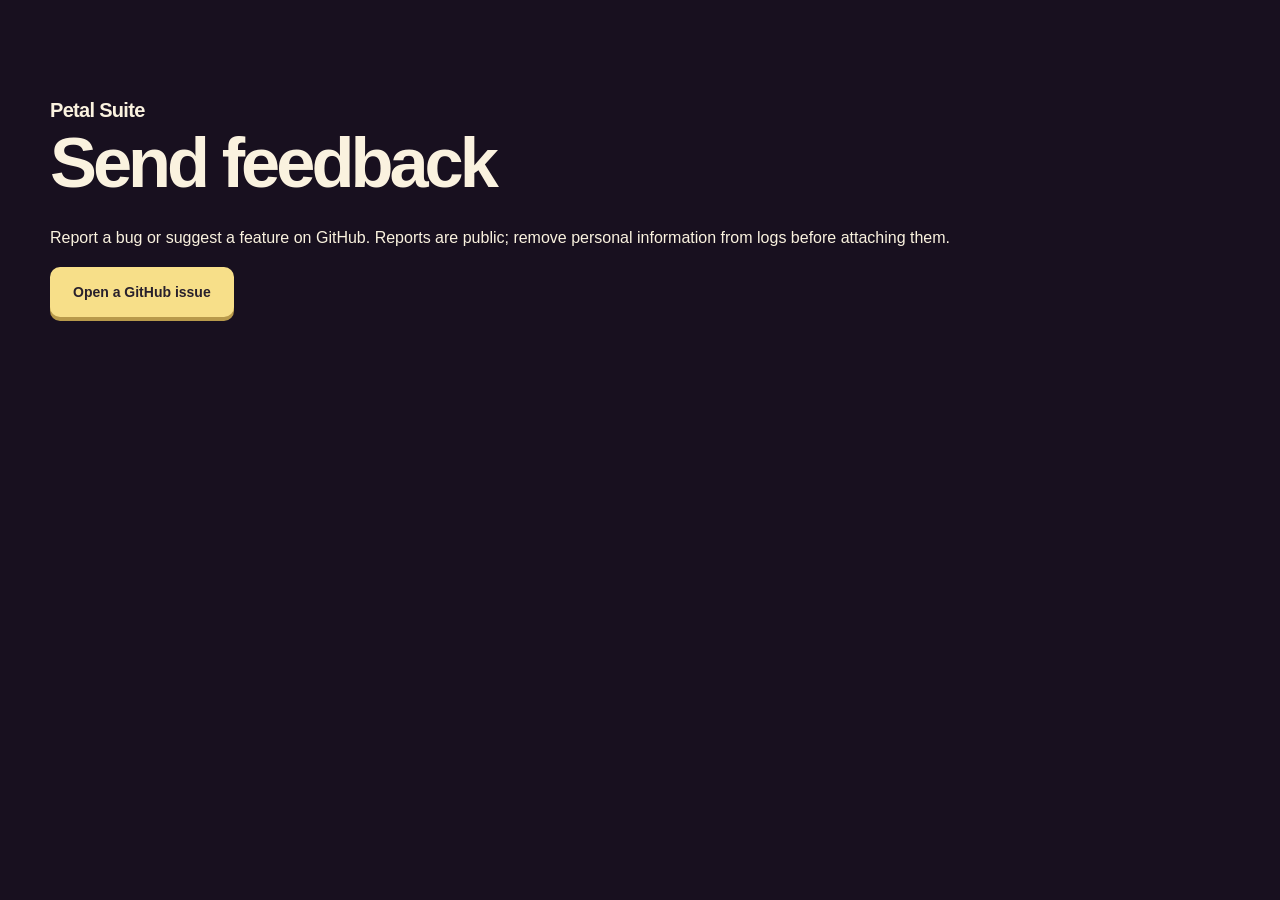
==== feedback.html @ 43120de8 "Publish Petal Suite website and signed 0.6.1 updates" ====
<!doctype html><html lang="en"><head><meta charset="utf-8"><meta name="viewport" content="width=device-width,initial-scale=1"><title>Petal Suite feedback</title><link rel="stylesheet" href="style.css"></head><body><main class="wrap section"><a class="brand" href="./">Petal Suite</a><h1>Send feedback</h1><p>Report a bug or suggest a feature on GitHub. Reports are public; remove personal information from logs before attaching them.</p><a class="button primary" href="https://github.com/partlov3d-design/petalsuite/issues/new">Open a GitHub issue</a></main></body></html>
---- style.css ----
@font-face{font-family:PetalLocal;src:local("Segoe UI")}*{box-sizing:border-box}html{scroll-behavior:smooth;scroll-padding-top:85px}body{margin:0;background:#18101f;color:#faf2df;font-family:PetalLocal,"Segoe UI",Arial,sans-serif;line-height:1.6}a{color:inherit;text-decoration:none}button,a,summary{-webkit-tap-highlight-color:transparent}button{font:inherit}button:focus-visible,a:focus-visible,summary:focus-visible{outline:3px solid #ffe17d;outline-offset:6px}button{cursor:pointer}img{max-width:100%;display:block}.wrap{width:min(1180px,calc(100% - 64px));margin:auto}.nav{display:flex;align-items:center;justify-content:space-between;min-height:92px;gap:24px}.brand{display:flex;align-items:center;gap:10px;font-weight:750;font-size:20px;letter-spacing:-.7px;white-space:nowrap}.beta{border:1px solid #69526d;border-radius:5px;padding:1px 5px;font:10px/1.6 monospace;letter-spacing:1px;margin-left:3px;color:#d8b8df}.nav nav{display:flex;align-items:center;gap:32px;font-size:14px;color:#e0cddf}.nav a:hover{color:#ffe17d}.nav-download{padding:10px 17px;border:1px solid #8b6788;border-radius:50px}.nav-download span{margin-left:14px}.hero{min-height:650px;display:grid;grid-template-columns:1.08fr 1fr;align-items:center;gap:30px;padding-top:44px;padding-bottom:75px}.eyebrow{font-size:11px;letter-spacing:2px;font-weight:650;color:#d8b2db;margin:0 0 24px}.dot{display:inline-block;width:7px;height:7px;border-radius:50%;background:#d8ec94;box-shadow:0 0 0 4px #d8ec9412;margin-right:9px}h1{font-size:clamp(48px,5.5vw,78px);line-height:1.04;letter-spacing:-4px;font-weight:750;margin:0 0 26px}h1 em{font-family:Georgia,serif;font-weight:400;color:#f8c1d7;letter-spacing:-3px}.intro{font-size:18px;max-width:420px;color:#c7b6ca;line-height:1.7;margin:0 0 28px}.actions{display:flex;gap:22px;align-items:center;flex-wrap:wrap}.button{display:inline-flex;align-items:center;justify-content:space-between;gap:30px;padding:14px 23px;border-radius:10px;font-size:14px;font-weight:700;transition:transform .2s,background .2s}.button:hover{transform:translateY(-3px)}.primary{background:#f7df89;color:#28202c;box-shadow:0 4px 0 #b89a4b}.primary:hover{background:#ffeaa9}.text-link{font-size:12px;color:#e2c8df;border-bottom:1px solid #81677f;padding-bottom:3px}.compat{font-size:11px;color:#a890ac;margin-top:22px}.compat span{padding:0 9px}.hero-art{position:relative;display:flex;align-items:center;justify-content:center;aspect-ratio:1}.hero-art:before{content:"";position:absolute;inset:16%;background:#a7467338;filter:blur(70px);border-radius:50%}.flower{position:relative;width:82%;height:auto;filter:drop-shadow(0 25px 35px #0006);animation:float 7s ease-in-out infinite}.orbit{position:absolute;width:100%;height:65%;border:1px solid #a47c9d38;border-radius:50%;transform:rotate(-28deg)}.orbit-two{height:91%;width:74%;transform:rotate(27deg)}.floating-label{position:absolute;background:#302138ed;border:1px solid #755375;border-radius:9px;padding:8px 12px;color:#ffe189;box-shadow:0 8px 24px #0003;font-family:monospace;font-size:16px;transform:rotate(-6deg)}.floating-label small{font:9px "Segoe UI",sans-serif;letter-spacing:1.5px;color:#ead7e6;margin-left:9px}.label-one{left:-3%;top:31%}.label-two{right:-2%;bottom:21%;transform:rotate(6deg);color:#cced9b}.spark{position:absolute;color:#f5d97d;font-size:42px}.spark-one{top:8%;right:7%}.spark-two{bottom:17%;left:8%;font-size:25px}.art-caption{position:absolute;bottom:-5%;font:10px monospace;letter-spacing:2.5px;color:#947b9b}.ribbon{background:#261b2e;border-top:1px solid #3a2a43;border-bottom:1px solid #3a2a43}.ribbon-inner{display:flex;justify-content:space-around;gap:20px;padding-top:21px;padding-bottom:21px;color:#d3bfda;font-size:12px}.ribbon-inner span:before{content:"✦";color:#e5bcce;margin-right:14px}.section{padding-top:94px;padding-bottom:96px}.section-heading{display:grid;grid-template-columns:1fr 1fr;column-gap:100px;align-items:end;margin-bottom:36px}.section-heading .eyebrow{grid-column:1/-1;margin-bottom:15px}h2{font-size:clamp(30px,3vw,43px);line-height:1.17;letter-spacing:-1.5px;font-weight:650;margin:0}h3{letter-spacing:-.6px}.section-heading>p:last-child{margin:0;max-width:360px;color:#b5a2bc;font-size:15px}.tool-grid{display:grid;grid-template-columns:1fr 1fr;gap:24px}.tool-card{border:1px solid #624665;border-radius:18px;padding:34px;background:linear-gradient(135deg,#352440,#291d32);overflow:hidden;position:relative}.tool-card.jukebox{background:linear-gradient(135deg,#282e28,#25242b);border-color:#485446}.card-top{display:flex;justify-content:space-between;align-items:center;margin-bottom:30px}.tool-icon{background:#ddb7eb;color:#2f173a;border-radius:14px;width:50px;height:50px;display:grid;place-items:center;font:32px Georgia}.jukebox .tool-icon{background:#c9e4a0;color:#273421}.key,kbd{font:12px monospace;border:1px solid #8a718b;border-bottom-width:3px;padding:4px 9px;border-radius:6px;color:#eee0ef;background:#ffffff08}.version{font:10px monospace;letter-spacing:1.7px;color:#c4a0cd}.version span{float:right;letter-spacing:0;color:#e9d4ea}.tool-card h3{font-size:34px;line-height:1.15;font-weight:650;margin:14px 0 20px}.tool-card>p:not(.version):not(.small-note){color:#c2b0c9;font-size:14px;max-width:410px}.tool-card ul{padding:20px 0 17px;border-top:1px solid #ffffff12;list-style:none;color:#eddfef;font-size:13px}.tool-card li{margin-bottom:10px;padding-left:22px;position:relative}.tool-card li:before{content:"+";position:absolute;left:0;color:#d0adf0}.jukebox li:before{color:#c9e4a0}.small-note{font-size:11px;color:#ac96b1;line-height:1.7}.install-section{background:#eee7da;color:#2d2731}.install-inner{padding-top:76px;padding-bottom:76px;display:grid;grid-template-columns:1fr 1fr;gap:100px;align-items:center}.install-inner .eyebrow{color:#80516c;margin-bottom:19px}.install-inner>div>p:not(.eyebrow){color:#756979;font-size:14px;margin:24px 0}.install-inner .primary{box-shadow:0 4px 0 #b49e66}.steps{padding:0;margin:0;list-style:none}.steps li{display:flex;align-items:flex-start;gap:24px;padding:23px 0;border-bottom:1px solid #cdc4c7}.steps li:last-child{border-bottom:0}.steps li>span{font:italic 25px Georgia;color:#977c91;line-height:1.7}.steps h3{font-size:18px;margin:0 0 7px}.steps p{font-size:13px;line-height:1.7;margin:0;color:#756979}.steps kbd{color:#5d4960;border-color:#baa9bc}.release-heading{display:flex;align-items:end;justify-content:space-between;gap:20px;margin-bottom:35px}.release-heading .eyebrow{margin-bottom:16px}.release-tag{border:1px solid #78627e;border-radius:30px;padding:6px 13px;font:12px monospace;color:#e5cde5;white-space:nowrap}.release-layout{display:grid;grid-template-columns:1.25fr 1fr;gap:64px;border-top:1px solid #3a2b42;padding-top:30px}.muted{font-size:12px;color:#aa94b1}.release-notes h3{font-size:25px;margin:17px 0}.release-notes ul{padding-left:20px;color:#d2bfd8;font-size:14px;line-height:2}.download-card{padding:28px;border:1px solid #514058;border-radius:14px;background:#23192b}.download-card h3{font-size:21px;margin:0}.download-card>p{font-size:13px;color:#bba6c3}.secondary{background:#d9c2e6;color:#2c1e33;width:100%;padding-left:17px;padding-right:17px}.download-card details{border-top:1px solid #4a3653;margin-top:24px;padding-top:17px;font-size:11px}.download-card summary{cursor:pointer;color:#bea4c7}.download-card code{display:block;overflow-wrap:anywhere;user-select:all;font:10px/1.8 monospace;color:#d9c4e3;margin:15px 0}.copy-button{background:transparent;color:#e4c8e8;border:1px solid #6d5178;border-radius:5px;padding:4px 9px;font-size:11px}.copy-button:disabled{opacity:.5;cursor:default}.manifest-status{font-size:10px!important;color:#aa97b3!important;margin-bottom:0}.recovery{display:flex;gap:27px;align-items:center;border:1px solid #4c3c53;border-radius:15px;padding:30px 35px;margin-bottom:75px}.recovery h2{font-size:23px;letter-spacing:-.5px}.recovery p{font-size:13px;color:#baa6c3;max-width:840px;margin:10px 0 0}.recovery-icon{color:#f4da89;font-size:40px}.footer{display:flex;align-items:center;gap:26px;padding-top:27px;padding-bottom:32px;border-top:1px solid #3a2b42;font-size:11px;color:#a88daf}.footer .brand{font-size:17px;color:#eadce9}.footer p{margin-right:auto}.footer button{color:#baa1c0;font-size:11px;border:0;background:none;padding:0}.footer a:last-child{text-decoration:underline;text-underline-offset:4px}@keyframes float{0%,100%{transform:translateY(0) rotate(-3deg)}50%{transform:translateY(-17px) rotate(3deg)}}body.reduce-motion *,body.reduce-motion *:before,body.reduce-motion *:after{animation:none!important;transition:none!important;scroll-behavior:auto!important}@media(prefers-reduced-motion:reduce){html{scroll-behavior:auto}*,*:before,*:after{animation:none!important;transition:none!important}}@media(min-width:1450px){.hero{padding-top:72px;padding-bottom:95px}}@media(max-width:900px){.nav nav{gap:20px}.nav nav>a:first-child{display:none}.hero{gap:10px;min-height:570px}h1{letter-spacing:-2.5px}.hero-art .flower{width:94%}.floating-label{font-size:12px;padding:6px 9px}.floating-label small{font-size:8px;margin-left:5px}.section-heading{column-gap:35px}.install-inner{gap:45px}.release-layout{gap:30px}.footer{flex-wrap:wrap}.footer p{margin-right:0;flex:1}}@media(max-width:620px){.wrap{width:calc(100% - 36px)}.nav{min-height:76px;gap:10px}.brand{font-size:18px}.nav nav>a:not(.nav-download){display:none}.nav-download{padding:7px 12px;font-size:12px}.nav nav{gap:0}.hero{grid-template-columns:1fr;padding-top:38px;padding-bottom:55px;gap:35px}.hero h1{font-size:56px;letter-spacing:-3px}.intro{font-size:16px}.hero-art{width:min(370px,95%);margin:auto}.art-caption{bottom:-4%}.label-one{left:0}.label-two{right:0}.hero-art .flower{width:84%}.ribbon-inner{align-items:center;gap:13px;font-size:10px;text-align:center}.ribbon-inner span:before{display:block;margin:0 0 5px}.section{padding-top:60px;padding-bottom:60px}.section-heading{display:block}.section-heading>p:last-child{margin-top:20px}.tool-grid{grid-template-columns:1fr;gap:18px}.tool-card{padding:27px}.card-top{margin-bottom:23px}.tool-card h3{font-size:31px}.install-inner{grid-template-columns:1fr;padding-top:53px;padding-bottom:45px;gap:25px}.steps li{gap:20px}.release-layout{grid-template-columns:1fr;gap:25px}.release-heading h2{font-size:30px}.recovery{padding:25px;align-items:flex-start;gap:17px;margin-bottom:46px}.recovery-icon{font-size:30px}.recovery h2{font-size:22px}.footer{gap:15px;padding-bottom:26px}.footer .brand{width:100%}.footer p{width:100%;flex:auto;margin:0}.compat{font-size:10px}.compat span{padding:0 5px}.actions{gap:18px}.hero .primary{padding:13px 18px}.text-link{font-size:11px}}

html.reduce-motion{scroll-behavior:auto!important}

.feedback-form{max-width:720px;display:grid;gap:22px;margin:36px 0}.feedback-form label{display:grid;gap:9px;font-weight:600}.feedback-form input,.feedback-form select,.feedback-form textarea{width:100%;box-sizing:border-box;background:#20172d;color:#fff4fc;border:1px solid #796080;border-radius:10px;padding:12px;font:inherit}.feedback-form textarea{resize:vertical}.feedback-form button{justify-self:start}

.tool-grid{grid-template-columns:repeat(auto-fit,minmax(min(100%,280px),1fr))}
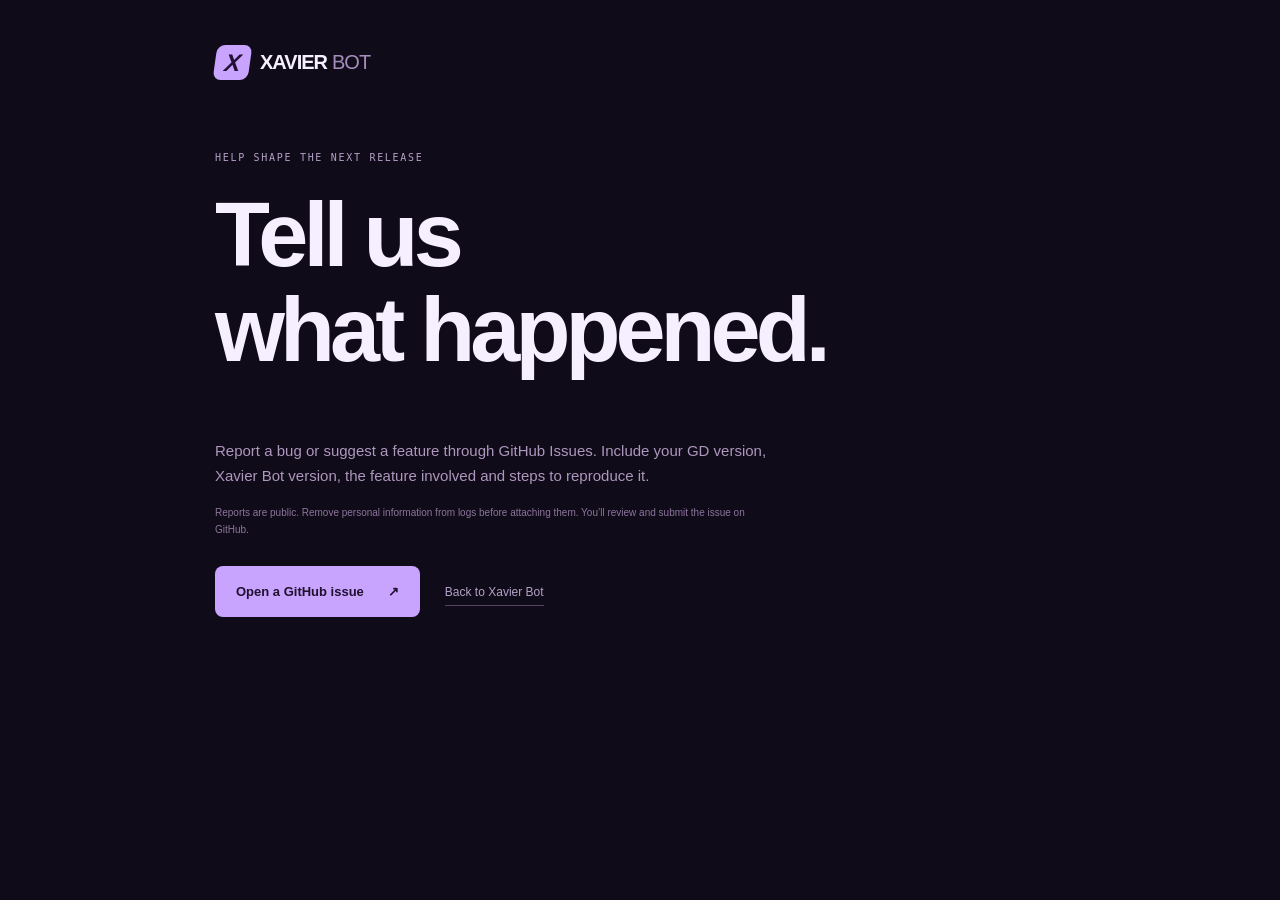
==== commit 629c4684: "Publish Xavier Bot 0.7.0 beta" ====
--- a/feedback.html
+++ b/feedback.html
@@ -1 +1 @@
-<!doctype html><html lang="en"><head><meta charset="utf-8"><meta name="viewport" content="width=device-width,initial-scale=1"><title>Petal Suite feedback</title><link rel="stylesheet" href="style.css"></head><body><main class="wrap section"><a class="brand" href="./">Petal Suite</a><h1>Send feedback</h1><p>Report a bug or suggest a feature on GitHub. Reports are public; remove personal information from logs before attaching them.</p><a class="button primary" href="https://github.com/partlov3d-design/petalsuite/issues/new">Open a GitHub issue</a></main></body></html>+<!doctype html><html lang="en"><head><meta charset="utf-8"><meta name="viewport" content="width=device-width,initial-scale=1"><meta name="theme-color" content="#100b18"><title>Feedback — Xavier Bot</title><link rel="stylesheet" href="style.css"></head><body><main class="wrap feedback-page"><a class="brand" href="./"><span class="brand-mark" aria-hidden="true">X</span>XAVIER<span class="brand-tail">BOT</span></a><p class="eyebrow">HELP SHAPE THE NEXT RELEASE</p><h1>Tell us<br>what happened.</h1><p>Report a bug or suggest a feature through GitHub Issues. Include your GD version, Xavier Bot version, the feature involved and steps to reproduce it.</p><p class="small-note">Reports are public. Remove personal information from logs before attaching them. You’ll review and submit the issue on GitHub.</p><a class="button primary" href="https://github.com/partlov3d-design/petalsuite/issues/new">Open a GitHub issue <span aria-hidden="true">↗</span></a><a class="text-link" href="./">Back to Xavier Bot</a></main></body></html>
--- a/style.css
+++ b/style.css
@@ -1,7 +1,2 @@
-@font-face{font-family:PetalLocal;src:local("Segoe UI")}*{box-sizing:border-box}html{scroll-behavior:smooth;scroll-padding-top:85px}body{margin:0;background:#18101f;color:#faf2df;font-family:PetalLocal,"Segoe UI",Arial,sans-serif;line-height:1.6}a{color:inherit;text-decoration:none}button,a,summary{-webkit-tap-highlight-color:transparent}button{font:inherit}button:focus-visible,a:focus-visible,summary:focus-visible{outline:3px solid #ffe17d;outline-offset:6px}button{cursor:pointer}img{max-width:100%;display:block}.wrap{width:min(1180px,calc(100% - 64px));margin:auto}.nav{display:flex;align-items:center;justify-content:space-between;min-height:92px;gap:24px}.brand{display:flex;align-items:center;gap:10px;font-weight:750;font-size:20px;letter-spacing:-.7px;white-space:nowrap}.beta{border:1px solid #69526d;border-radius:5px;padding:1px 5px;font:10px/1.6 monospace;letter-spacing:1px;margin-left:3px;color:#d8b8df}.nav nav{display:flex;align-items:center;gap:32px;font-size:14px;color:#e0cddf}.nav a:hover{color:#ffe17d}.nav-download{padding:10px 17px;border:1px solid #8b6788;border-radius:50px}.nav-download span{margin-left:14px}.hero{min-height:650px;display:grid;grid-template-columns:1.08fr 1fr;align-items:center;gap:30px;padding-top:44px;padding-bottom:75px}.eyebrow{font-size:11px;letter-spacing:2px;font-weight:650;color:#d8b2db;margin:0 0 24px}.dot{display:inline-block;width:7px;height:7px;border-radius:50%;background:#d8ec94;box-shadow:0 0 0 4px #d8ec9412;margin-right:9px}h1{font-size:clamp(48px,5.5vw,78px);line-height:1.04;letter-spacing:-4px;font-weight:750;margin:0 0 26px}h1 em{font-family:Georgia,serif;font-weight:400;color:#f8c1d7;letter-spacing:-3px}.intro{font-size:18px;max-width:420px;color:#c7b6ca;line-height:1.7;margin:0 0 28px}.actions{display:flex;gap:22px;align-items:center;flex-wrap:wrap}.button{display:inline-flex;align-items:center;justify-content:space-between;gap:30px;padding:14px 23px;border-radius:10px;font-size:14px;font-weight:700;transition:transform .2s,background .2s}.button:hover{transform:translateY(-3px)}.primary{background:#f7df89;color:#28202c;box-shadow:0 4px 0 #b89a4b}.primary:hover{background:#ffeaa9}.text-link{font-size:12px;color:#e2c8df;border-bottom:1px solid #81677f;padding-bottom:3px}.compat{font-size:11px;color:#a890ac;margin-top:22px}.compat span{padding:0 9px}.hero-art{position:relative;display:flex;align-items:center;justify-content:center;aspect-ratio:1}.hero-art:before{content:"";position:absolute;inset:16%;background:#a7467338;filter:blur(70px);border-radius:50%}.flower{position:relative;width:82%;height:auto;filter:drop-shadow(0 25px 35px #0006);animation:float 7s ease-in-out infinite}.orbit{position:absolute;width:100%;height:65%;border:1px solid #a47c9d38;border-radius:50%;transform:rotate(-28deg)}.orbit-two{height:91%;width:74%;transform:rotate(27deg)}.floating-label{position:absolute;background:#302138ed;border:1px solid #755375;border-radius:9px;padding:8px 12px;color:#ffe189;box-shadow:0 8px 24px #0003;font-family:monospace;font-size:16px;transform:rotate(-6deg)}.floating-label small{font:9px "Segoe UI",sans-serif;letter-spacing:1.5px;color:#ead7e6;margin-left:9px}.label-one{left:-3%;top:31%}.label-two{right:-2%;bottom:21%;transform:rotate(6deg);color:#cced9b}.spark{position:absolute;color:#f5d97d;font-size:42px}.spark-one{top:8%;right:7%}.spark-two{bottom:17%;left:8%;font-size:25px}.art-caption{position:absolute;bottom:-5%;font:10px monospace;letter-spacing:2.5px;color:#947b9b}.ribbon{background:#261b2e;border-top:1px solid #3a2a43;border-bottom:1px solid #3a2a43}.ribbon-inner{display:flex;justify-content:space-around;gap:20px;padding-top:21px;padding-bottom:21px;color:#d3bfda;font-size:12px}.ribbon-inner span:before{content:"✦";color:#e5bcce;margin-right:14px}.section{padding-top:94px;padding-bottom:96px}.section-heading{display:grid;grid-template-columns:1fr 1fr;column-gap:100px;align-items:end;margin-bottom:36px}.section-heading .eyebrow{grid-column:1/-1;margin-bottom:15px}h2{font-size:clamp(30px,3vw,43px);line-height:1.17;letter-spacing:-1.5px;font-weight:650;margin:0}h3{letter-spacing:-.6px}.section-heading>p:last-child{margin:0;max-width:360px;color:#b5a2bc;font-size:15px}.tool-grid{display:grid;grid-template-columns:1fr 1fr;gap:24px}.tool-card{border:1px solid #624665;border-radius:18px;padding:34px;background:linear-gradient(135deg,#352440,#291d32);overflow:hidden;position:relative}.tool-card.jukebox{background:linear-gradient(135deg,#282e28,#25242b);border-color:#485446}.card-top{display:flex;justify-content:space-between;align-items:center;margin-bottom:30px}.tool-icon{background:#ddb7eb;color:#2f173a;border-radius:14px;width:50px;height:50px;display:grid;place-items:center;font:32px Georgia}.jukebox .tool-icon{background:#c9e4a0;color:#273421}.key,kbd{font:12px monospace;border:1px solid #8a718b;border-bottom-width:3px;padding:4px 9px;border-radius:6px;color:#eee0ef;background:#ffffff08}.version{font:10px monospace;letter-spacing:1.7px;color:#c4a0cd}.version span{float:right;letter-spacing:0;color:#e9d4ea}.tool-card h3{font-size:34px;line-height:1.15;font-weight:650;margin:14px 0 20px}.tool-card>p:not(.version):not(.small-note){color:#c2b0c9;font-size:14px;max-width:410px}.tool-card ul{padding:20px 0 17px;border-top:1px solid #ffffff12;list-style:none;color:#eddfef;font-size:13px}.tool-card li{margin-bottom:10px;padding-left:22px;position:relative}.tool-card li:before{content:"+";position:absolute;left:0;color:#d0adf0}.jukebox li:before{color:#c9e4a0}.small-note{font-size:11px;color:#ac96b1;line-height:1.7}.install-section{background:#eee7da;color:#2d2731}.install-inner{padding-top:76px;padding-bottom:76px;display:grid;grid-template-columns:1fr 1fr;gap:100px;align-items:center}.install-inner .eyebrow{color:#80516c;margin-bottom:19px}.install-inner>div>p:not(.eyebrow){color:#756979;font-size:14px;margin:24px 0}.install-inner .primary{box-shadow:0 4px 0 #b49e66}.steps{padding:0;margin:0;list-style:none}.steps li{display:flex;align-items:flex-start;gap:24px;padding:23px 0;border-bottom:1px solid #cdc4c7}.steps li:last-child{border-bottom:0}.steps li>span{font:italic 25px Georgia;color:#977c91;line-height:1.7}.steps h3{font-size:18px;margin:0 0 7px}.steps p{font-size:13px;line-height:1.7;margin:0;color:#756979}.steps kbd{color:#5d4960;border-color:#baa9bc}.release-heading{display:flex;align-items:end;justify-content:space-between;gap:20px;margin-bottom:35px}.release-heading .eyebrow{margin-bottom:16px}.release-tag{border:1px solid #78627e;border-radius:30px;padding:6px 13px;font:12px monospace;color:#e5cde5;white-space:nowrap}.release-layout{display:grid;grid-template-columns:1.25fr 1fr;gap:64px;border-top:1px solid #3a2b42;padding-top:30px}.muted{font-size:12px;color:#aa94b1}.release-notes h3{font-size:25px;margin:17px 0}.release-notes ul{padding-left:20px;color:#d2bfd8;font-size:14px;line-height:2}.download-card{padding:28px;border:1px solid #514058;border-radius:14px;background:#23192b}.download-card h3{font-size:21px;margin:0}.download-card>p{font-size:13px;color:#bba6c3}.secondary{background:#d9c2e6;color:#2c1e33;width:100%;padding-left:17px;padding-right:17px}.download-card details{border-top:1px solid #4a3653;margin-top:24px;padding-top:17px;font-size:11px}.download-card summary{cursor:pointer;color:#bea4c7}.download-card code{display:block;overflow-wrap:anywhere;user-select:all;font:10px/1.8 monospace;color:#d9c4e3;margin:15px 0}.copy-button{background:transparent;color:#e4c8e8;border:1px solid #6d5178;border-radius:5px;padding:4px 9px;font-size:11px}.copy-button:disabled{opacity:.5;cursor:default}.manifest-status{font-size:10px!important;color:#aa97b3!important;margin-bottom:0}.recovery{display:flex;gap:27px;align-items:center;border:1px solid #4c3c53;border-radius:15px;padding:30px 35px;margin-bottom:75px}.recovery h2{font-size:23px;letter-spacing:-.5px}.recovery p{font-size:13px;color:#baa6c3;max-width:840px;margin:10px 0 0}.recovery-icon{color:#f4da89;font-size:40px}.footer{display:flex;align-items:center;gap:26px;padding-top:27px;padding-bottom:32px;border-top:1px solid #3a2b42;font-size:11px;color:#a88daf}.footer .brand{font-size:17px;color:#eadce9}.footer p{margin-right:auto}.footer button{color:#baa1c0;font-size:11px;border:0;background:none;padding:0}.footer a:last-child{text-decoration:underline;text-underline-offset:4px}@keyframes float{0%,100%{transform:translateY(0) rotate(-3deg)}50%{transform:translateY(-17px) rotate(3deg)}}body.reduce-motion *,body.reduce-motion *:before,body.reduce-motion *:after{animation:none!important;transition:none!important;scroll-behavior:auto!important}@media(prefers-reduced-motion:reduce){html{scroll-behavior:auto}*,*:before,*:after{animation:none!important;transition:none!important}}@media(min-width:1450px){.hero{padding-top:72px;padding-bottom:95px}}@media(max-width:900px){.nav nav{gap:20px}.nav nav>a:first-child{display:none}.hero{gap:10px;min-height:570px}h1{letter-spacing:-2.5px}.hero-art .flower{width:94%}.floating-label{font-size:12px;padding:6px 9px}.floating-label small{font-size:8px;margin-left:5px}.section-heading{column-gap:35px}.install-inner{gap:45px}.release-layout{gap:30px}.footer{flex-wrap:wrap}.footer p{margin-right:0;flex:1}}@media(max-width:620px){.wrap{width:calc(100% - 36px)}.nav{min-height:76px;gap:10px}.brand{font-size:18px}.nav nav>a:not(.nav-download){display:none}.nav-download{padding:7px 12px;font-size:12px}.nav nav{gap:0}.hero{grid-template-columns:1fr;padding-top:38px;padding-bottom:55px;gap:35px}.hero h1{font-size:56px;letter-spacing:-3px}.intro{font-size:16px}.hero-art{width:min(370px,95%);margin:auto}.art-caption{bottom:-4%}.label-one{left:0}.label-two{right:0}.hero-art .flower{width:84%}.ribbon-inner{align-items:center;gap:13px;font-size:10px;text-align:center}.ribbon-inner span:before{display:block;margin:0 0 5px}.section{padding-top:60px;padding-bottom:60px}.section-heading{display:block}.section-heading>p:last-child{margin-top:20px}.tool-grid{grid-template-columns:1fr;gap:18px}.tool-card{padding:27px}.card-top{margin-bottom:23px}.tool-card h3{font-size:31px}.install-inner{grid-template-columns:1fr;padding-top:53px;padding-bottom:45px;gap:25px}.steps li{gap:20px}.release-layout{grid-template-columns:1fr;gap:25px}.release-heading h2{font-size:30px}.recovery{padding:25px;align-items:flex-start;gap:17px;margin-bottom:46px}.recovery-icon{font-size:30px}.recovery h2{font-size:22px}.footer{gap:15px;padding-bottom:26px}.footer .brand{width:100%}.footer p{width:100%;flex:auto;margin:0}.compat{font-size:10px}.compat span{padding:0 5px}.actions{gap:18px}.hero .primary{padding:13px 18px}.text-link{font-size:11px}}
-
-html.reduce-motion{scroll-behavior:auto!important}
-
-.feedback-form{max-width:720px;display:grid;gap:22px;margin:36px 0}.feedback-form label{display:grid;gap:9px;font-weight:600}.feedback-form input,.feedback-form select,.feedback-form textarea{width:100%;box-sizing:border-box;background:#20172d;color:#fff4fc;border:1px solid #796080;border-radius:10px;padding:12px;font:inherit}.feedback-form textarea{resize:vertical}.feedback-form button{justify-self:start}
-
-.tool-grid{grid-template-columns:repeat(auto-fit,minmax(min(100%,280px),1fr))}
+*{box-sizing:border-box}html{scroll-behavior:smooth;scroll-padding-top:30px}body{margin:0;background:#100b18;color:#f5efff;font-family:Inter,"Segoe UI",Arial,sans-serif;line-height:1.65}a{color:inherit;text-decoration:none}button{font:inherit;cursor:pointer}a,button,summary{-webkit-tap-highlight-color:transparent}a:focus-visible,button:focus-visible,summary:focus-visible,[tabindex]:focus-visible{outline:2px solid #c8a5ff;outline-offset:5px}button{color:inherit}h1,h2,h3,p{margin-top:0}h1,h2,h3{line-height:1.06;letter-spacing:-.055em}h2{font-size:clamp(36px,4vw,58px);font-weight:650;margin-bottom:0}h3{font-size:28px;font-weight:600}.wrap{width:min(1200px,calc(100% - 80px));margin:auto}.nav{min-height:100px;display:flex;align-items:center;justify-content:space-between;gap:30px}.brand{display:inline-flex;align-items:center;gap:10px;font-size:20px;font-weight:800;letter-spacing:-1px;white-space:nowrap}.brand-mark{font-size:24px;font-style:italic;font-weight:900;width:35px;height:35px;display:grid;place-items:center;background:#c8a4ff;color:#211133;border-radius:8px;line-height:1;transform:skew(-8deg)}.brand-tail{font-weight:400;color:#a58dbd;margin-left:-5px}.nav nav{display:flex;align-items:center;gap:28px;font-size:13px;color:#bcb0cb}.nav nav a:hover,.text-link:hover{color:#e4d4fc}.nav-download{border:1px solid #615172;padding:10px 16px;border-radius:7px;color:#f5efff}.nav-download span{margin-left:16px}.hero{padding-top:52px;padding-bottom:60px;position:relative}.hero-top{display:flex;justify-content:space-between;gap:20px;margin-bottom:34px}.eyebrow,.micro,.edition,.card-index{font:10px/1.6 ui-monospace,Consolas,monospace;letter-spacing:1.7px;color:#b5a1c9}.eyebrow{margin-bottom:22px}.hero-top .eyebrow{margin:0}.status-dot{display:inline-block;vertical-align:middle;width:6px;height:6px;border-radius:50%;background:#c8a4ff;margin-right:10px;box-shadow:0 0 0 4px #c8a4ff12}.edition{font-size:9px;color:#816e97}.hero h1{font-size:clamp(82px,11.5vw,156px);font-weight:650;line-height:.93;margin:0 0 38px;letter-spacing:-.075em}.hero h1 span{color:#bf96f4}.hero:after{content:"";position:absolute;right:2%;top:28%;width:280px;height:280px;background:radial-gradient(circle,#7b42b82b,transparent 68%);pointer-events:none;z-index:-1}.hero-bottom{display:flex;justify-content:space-between;align-items:center;gap:35px}.hero-bottom>p{font-size:16px;color:#a99ab9;margin-bottom:0;max-width:480px}.hero-actions{display:flex;flex-direction:column;gap:14px;align-items:flex-start}.button{display:inline-flex;align-items:center;justify-content:space-between;gap:24px;padding:14px 20px;border:1px solid transparent;border-radius:8px;font-weight:650;font-size:13px;transition:background .2s,transform .2s}.button:hover{transform:translateY(-2px)}.primary{background:#c8a4ff;color:#20112f}.primary:hover{background:#d8beff}.primary [data-version]{font:10px monospace;background:#00000010;padding:3px 7px;border-radius:4px}.secondary{border-color:#514060;background:#281c36;color:#dfd0ed}.text-link{color:#b4a1c8;font-size:12px;border-bottom:1px solid #574264;padding-bottom:3px;display:inline-block}.hero-detail{margin-top:55px;display:flex;align-items:center;gap:20px;font:11px monospace;color:#bf96f4}.hero-detail:after{content:"";height:1px;background:#33253f;flex:1}.hero-detail>span{font-size:9px;letter-spacing:2px;color:#736181}.section-heading{display:flex;justify-content:space-between;align-items:flex-end;gap:65px;margin-bottom:36px}.section-heading>p{max-width:355px;color:#a99ab9;font-size:14px;margin:0}.section-heading .eyebrow{margin-bottom:16px}.pill{border:1px solid #58446a;padding:4px 7px;border-radius:4px;font-size:9px;letter-spacing:1px;margin-left:8px}.workspace-section{padding-top:42px;padding-bottom:65px}.workspace-demo{border:1px solid #655077;border-radius:13px;overflow:hidden;box-shadow:0 28px 90px #0005;background:#18101f}.window-top{height:44px;display:flex;align-items:center;gap:18px;padding:0 18px;border-bottom:1px solid #392b45;background:#23172d;font:9px monospace;letter-spacing:1.2px;color:#bda9ce}.window-lights{display:flex;gap:5px}.window-lights i{width:6px;height:6px;border-radius:50%;background:#6b4c80}.window-lights i:first-child{background:#ba85eb}.preview-label{margin-left:auto;font-size:8px;color:#8f779f}.workspace-body{display:grid;grid-template-columns:190px 1fr;min-height:370px}.workspace-sidebar{padding:26px 14px;background:#1d1426;border-right:1px solid #35263f;display:flex;flex-direction:column;gap:5px}.sidebar-caption{font:8px monospace;letter-spacing:1.6px;color:#806a93;padding:0 12px 15px}.workspace-sidebar button{padding:10px 13px;text-align:left;border:1px solid transparent;background:transparent;border-radius:6px;font-size:12px;color:#a996ba;display:flex;gap:12px;align-items:center}.workspace-sidebar button>span{font-size:17px;width:15px;color:#877197}.workspace-sidebar button[aria-selected=true]{background:#362343;border-color:#634875;color:#f1e4ff}.workspace-sidebar button[aria-selected=true]>span{color:#ceabf8}.workspace-sidebar button:hover{background:#2e203b}.sidebar-footer{margin:auto 12px 0;font:7px/1.8 monospace;letter-spacing:1.1px;color:#6c577d;max-width:110px}.preview-panel{padding:32px 35px}.panel-heading{display:flex;justify-content:space-between;align-items:center;gap:15px}.panel-heading .micro{font-size:8px;margin:0 0 12px}.panel-heading h3{font-size:29px;margin:0 0 15px}.state-badge{font:8px monospace;letter-spacing:1px;border:1px solid #5d4471;border-radius:4px;padding:5px 8px;color:#ba9ed3}.preview-panel>p{font-size:12px;color:#a18caf;max-width:520px;margin-bottom:24px;min-height:40px}.preview-metrics{display:grid;grid-template-columns:1fr 1fr;border:1px solid #3a2b46;border-radius:7px;overflow:hidden}.preview-metrics>div{padding:12px 16px}.preview-metrics>div+div{border-left:1px solid #3a2b46}.preview-metrics span{display:block;font:8px monospace;text-transform:uppercase;letter-spacing:1px;color:#8e789f;margin-bottom:5px}.preview-metrics strong{font-size:11px;font-weight:550;color:#d9c6ea}.timeline-art{margin-top:24px}.timeline-label{font:7px monospace;letter-spacing:1px;color:#79618c}.timeline-grid{height:45px;position:relative;margin-top:9px;background:repeating-linear-gradient(90deg,transparent 0,transparent calc(12.5% - 1px),#35233f calc(12.5% - 1px),#35233f 12.5%);border-top:1px solid #35233f;border-bottom:1px solid #35233f}.timeline-grid i{position:absolute;left:var(--start);width:var(--width);height:13px;top:15px;background:#a37bcc;border-radius:2px}.timeline-grid b{position:absolute;left:58%;top:-6px;bottom:-6px;width:1px;background:#efc7ff}.timeline-scale{display:flex;justify-content:space-between;margin-top:8px;font:7px monospace;letter-spacing:1px;color:#6f587e}.panel-note{display:flex;gap:10px;align-items:center;margin-top:20px;border-top:1px solid #30213b;padding-top:13px;color:#947aa5}.panel-note>span{font-size:16px}.panel-note p{font-size:10px;margin:0;line-height:1.5}.section-caption{font-size:10px;color:#8b759c;line-height:1.7;margin:16px 0 0}.input-section{padding-top:65px;padding-bottom:80px;display:grid;grid-template-columns:1fr 1fr;gap:80px;align-items:center;border-top:1px solid #33253f}.input-copy h2{margin-bottom:24px}.input-copy h2 span{color:#bf96f4}.input-copy>p:not(.eyebrow){color:#a99ab9;font-size:14px;max-width:410px}.player-legend{display:flex;gap:28px;margin:26px 0;font:9px monospace;letter-spacing:1px;color:#c9b7d7}.player-legend i{display:inline-block;width:7px;height:7px;margin-right:8px;border-radius:2px}.orange{background:#efa732}.red{background:#f15b64}.feature-list{padding:0;list-style:none;margin:0;color:#b9a8c8;font-size:12px}.feature-list li{padding:9px 0;border-bottom:1px solid #33253f}.feature-list li:before{content:"+";color:#bf96f4;margin-right:12px}.input-copy .muted{font-size:10px!important;color:#7c668b!important;margin-top:18px}.input-visual{position:relative;display:flex;justify-content:center;padding:35px 0}.hud-card{width:270px;background:#21162c;border:1px solid #634878;border-radius:12px;padding:20px;box-shadow:0 20px 60px #0005;transform:rotate(3deg)}.hud-title{display:flex;justify-content:space-between;font:8px monospace;letter-spacing:1px;color:#b9a1cc}.lane-labels{display:flex;justify-content:space-around;margin-top:25px;font:10px monospace}.lane-labels span:first-child{color:#efa732}.lane-labels span:last-child{color:#f15b64}.lanes{position:relative;display:grid;grid-template-columns:1fr 1fr;gap:12px;margin-top:12px;height:260px;overflow:hidden;mask-image:linear-gradient(transparent,#000 12%);background:repeating-linear-gradient(0deg,transparent 0,transparent 50px,#48334f35 50px,#48334f35 51px)}.lane{position:relative;border-left:1px solid #48334f;border-right:1px solid #48334f}.trail-track{position:absolute;inset:0;animation:scroll-trails 8s linear infinite}.trail{position:absolute;left:calc(50% - 9px);width:18px;border-radius:2px;background:#efa732;box-shadow:0 0 20px #efa73220}.p2 .trail{background:#f15b64;box-shadow:0 0 20px #f15b6420}.t1{top:18px;height:70px}.t2{top:112px;height:6px}.t3{top:145px;height:26px}.t4{top:208px;height:95px}.p2 .t1{top:40px;height:5px}.p2 .t2{top:82px;height:90px}.p2 .t3{top:202px;height:7px}.p2 .t4{top:246px;height:55px}.input-baseline{position:absolute;left:0;right:0;bottom:10px;border-top:1px solid #d8b4fb88}.hud-stats{display:flex;gap:12px;justify-content:space-between;padding-top:18px;font:7px monospace;color:#7f648f}.hud-stats b{color:#bda0d4;font-weight:400;display:block;margin-top:5px}.hold-callout{position:absolute;right:0;bottom:12px;background:#2d1e38;border:1px solid #6b4e7c;border-radius:7px;display:flex;align-items:center;gap:15px;padding:13px 18px;box-shadow:0 8px 20px #0003;transform:rotate(-4deg)}.hold-callout>span{font-size:26px;color:#c8a4ff}.hold-callout p{font-size:10px;color:#9f86af;margin:0}.hold-callout strong{font-weight:500;color:#ddc8ee}.section{padding-top:75px;padding-bottom:85px;border-top:1px solid #33253f}.feature-grid{display:grid;grid-template-columns:repeat(3,1fr);gap:17px}.feature-card{border:1px solid #42304e;border-radius:10px;padding:27px;background:linear-gradient(140deg,#21162b,#191120)}.feature-card.wide{grid-column:span 2;background:linear-gradient(120deg,#30203e,#1d1427);border-color:#67487e}.card-index{font-size:8px;letter-spacing:1.4px;color:#a68ab9}.feature-card h3{font-size:29px;line-height:1.14;margin:21px 0 17px}.feature-card p{font-size:12px;color:#aa94b9;margin-bottom:0}.feature-card.wide p{max-width:500px}.small-note{font-size:10px!important;line-height:1.7;color:#8d759e!important}.feature-card .small-note{margin-top:18px}.frame-chips{display:flex;gap:9px;margin-top:24px}.frame-chips span{background:#311f3b;border:1px solid #644774;padding:6px 12px;border-radius:5px;color:#cfa6ee;font:10px monospace}.frame-chips span:nth-child(1){color:#f26c8e;border-color:#804055}.frame-chips span:nth-child(2){color:#e7a669;border-color:#74503c}.audio-wave{height:48px;display:flex;gap:7px;align-items:center;margin-top:27px}.audio-wave i{width:5px;background:#9b6bbc;height:18px;border-radius:3px}.audio-wave i:nth-child(3n){height:42px}.audio-wave i:nth-child(3n + 1){height:27px}.audio-wave i:nth-child(4n){height:10px}.download-section{background:#20132b;border-top:1px solid #4a325d;border-bottom:1px solid #4a325d}.download-layout{padding-top:78px;padding-bottom:78px;display:grid;grid-template-columns:1fr 1fr;gap:100px;align-items:center}.download-intro{font-size:14px;color:#b5a1c4;margin-top:25px}.install-steps{list-style:none;padding:0;margin:28px 0;color:#c8b5d7;font-size:12px}.install-steps li{padding:11px 0}.install-steps li>span{font:10px monospace;color:#8e6da6;margin-right:17px}.download-layout>div>.small-note{max-width:350px}.download-card{border:1px solid #705185;background:#180e21;padding:28px;border-radius:11px;box-shadow:0 15px 50px #0003}.download-card-top{display:flex;justify-content:space-between;align-items:center;gap:15px;font:8px monospace;letter-spacing:1px;color:#9275a5}.release-tag{border:1px solid #674977;padding:4px 8px;border-radius:4px;color:#c5a7da;letter-spacing:0}.download-card h3{font-size:29px;margin:23px 0}.full{display:flex;width:100%;margin-bottom:10px}.download-card #release-notes{font-size:11px;color:#ac92bf;padding-left:16px;line-height:1.8;margin:22px 0}.download-card details{border-top:1px solid #3c274a;padding-top:15px;font-size:10px;color:#b295c5}.download-card summary{cursor:pointer}.download-card code{display:block;overflow-wrap:anywhere;font:9px/1.8 monospace;margin:12px 0;color:#c5a7d9}.copy-button{font-size:10px;background:#362044;border:1px solid #60416f;color:#dbc0ed;padding:5px 9px;border-radius:4px}.copy-button:disabled{opacity:.5;cursor:default}.manifest-status{font-size:9px;color:#8e729f;line-height:1.6;margin:15px 0}.small-link{font-size:10px;color:#c0a0d6;text-decoration:underline;text-underline-offset:4px}.legacy-section{padding-top:35px;padding-bottom:35px;color:#9f84b0;font-size:12px;border-bottom:1px solid #33253f}.legacy-section summary{cursor:pointer}.legacy-content{padding-top:18px;max-width:750px;font-size:12px}.legacy-links{display:flex;flex-wrap:wrap;gap:18px;margin:20px 0;color:#ccb0e0;font-size:11px}.legacy-links a{text-decoration:underline;text-underline-offset:5px}.footer{display:flex;justify-content:space-between;gap:50px;padding-top:35px;padding-bottom:38px}.footer .brand{font-size:16px}.footer .brand-mark{width:27px;height:27px;font-size:18px;border-radius:5px}.footer p{font-size:9px;color:#756080;max-width:390px;margin:15px 0 0}.footer-links{display:flex;align-items:flex-start;flex-wrap:wrap;gap:22px;font-size:10px;color:#a288b4;padding-top:6px}.footer button{border:0;background:none;color:inherit;padding:0;font-size:10px}.feedback-page{padding-top:45px;padding-bottom:80px;max-width:850px}.feedback-page>.brand{margin-bottom:70px}.feedback-page h1{font-size:clamp(50px,8vw,90px)}.feedback-page>p:not(.eyebrow){max-width:560px;color:#ad97be;font-size:15px}.feedback-page .button{margin-top:18px;margin-right:25px}.feedback-page .text-link{margin-top:20px}@keyframes scroll-trails{from{transform:translateY(55px)}to{transform:translateY(-65px)}}.reduce-motion *,.reduce-motion *:before,.reduce-motion *:after{animation:none!important;transition:none!important;scroll-behavior:auto!important}@media(prefers-reduced-motion:reduce){html{scroll-behavior:auto}*,*:before,*:after{animation:none!important;transition:none!important}}@media(min-width:1500px){.hero h1{font-size:156px}}@media(max-width:950px){.wrap{width:calc(100% - 48px)}.hero h1{font-size:112px}.edition{display:none}.input-section{gap:30px}.feature-grid{grid-template-columns:1fr 1fr}.feature-card.wide{grid-column:span 2}.download-layout{gap:45px}.section-heading{gap:35px}.preview-panel{padding:28px}.workspace-body{grid-template-columns:160px 1fr}.workspace-sidebar{padding:23px 9px}.nav nav{gap:20px}.hold-callout{right:-5px}.footer{gap:30px}}@media(max-width:650px){.wrap{width:calc(100% - 36px)}.nav{min-height:78px}.nav nav>a:not(.nav-download){display:none}.brand{font-size:17px}.brand-mark{width:30px;height:30px;font-size:21px}.nav-download{font-size:11px;padding:8px 12px}.hero{padding-top:30px;padding-bottom:35px}.hero-top{margin-bottom:30px}.eyebrow{font-size:8px;letter-spacing:1.2px}.hero h1{font-size:clamp(75px,16vw,105px);margin-bottom:28px}.hero-bottom{display:block}.hero-bottom>p{font-size:14px;line-height:1.7;margin-bottom:25px}.hero-actions{gap:16px}.hero-detail{margin-top:35px}.hero-detail>span{font-size:7px;letter-spacing:1px}.section-heading{display:block;margin-bottom:27px}.section-heading>p{font-size:13px;margin-top:20px;max-width:100%}.workspace-section{padding-top:30px;padding-bottom:40px}.workspace-body{display:block}.workspace-sidebar{flex-direction:row;overflow-x:auto;border-right:0;border-bottom:1px solid #35263f;padding:10px}.sidebar-caption,.sidebar-footer{display:none}.workspace-sidebar button{white-space:nowrap;font-size:10px;padding:8px 10px;gap:7px}.workspace-sidebar button>span{font-size:13px;width:auto}.window-top{height:36px;font-size:8px;padding:0 12px}.preview-label{font-size:6px;letter-spacing:.7px}.preview-panel{padding:24px 18px}.panel-heading h3{font-size:25px}.state-badge{display:none}.preview-metrics>div{padding:11px}.preview-metrics strong{font-size:10px}.preview-panel>p{min-height:0;font-size:11px}.input-section{grid-template-columns:1fr;padding-top:42px;padding-bottom:45px;gap:18px}.input-copy h2{font-size:41px}.input-copy>p:not(.eyebrow){font-size:13px}.input-visual{padding:25px 10px 35px}.hud-card{width:250px}.hold-callout{right:0;bottom:8px}.section{padding-top:45px;padding-bottom:50px}.feature-grid{grid-template-columns:1fr}.feature-card.wide{grid-column:auto}.feature-card{padding:24px}.feature-card h3{font-size:27px}.frame-chips{gap:6px;flex-wrap:wrap}.frame-chips span{padding:5px 10px}.download-layout{grid-template-columns:1fr;padding-top:45px;padding-bottom:45px;gap:27px}.download-card{padding:23px}.download-layout h2{font-size:43px}.footer{display:block;padding-top:30px;padding-bottom:30px}.footer-links{margin-top:25px;gap:20px}.feedback-page>.brand{margin-bottom:45px}.feedback-page .button{margin-right:0}.feedback-page .text-link{display:block;width:max-content}.legacy-section{font-size:11px}}
+.input-tab-art{margin-top:20px}.input-tab-art[hidden],.timeline-art[hidden]{display:none}.input-tab-art .lanes{height:150px;max-width:320px;margin:8px auto 0}.mini-trail-legend{display:flex;justify-content:space-around;max-width:320px;margin:auto;font:8px monospace;letter-spacing:1px}.mini-trail-legend span:first-child{color:#efa732}.mini-trail-legend span:last-child{color:#f15b64}.input-tab-art>p{font:7px/1.6 monospace;text-align:center;letter-spacing:1px;color:#8e789f;margin:12px 0 0}
